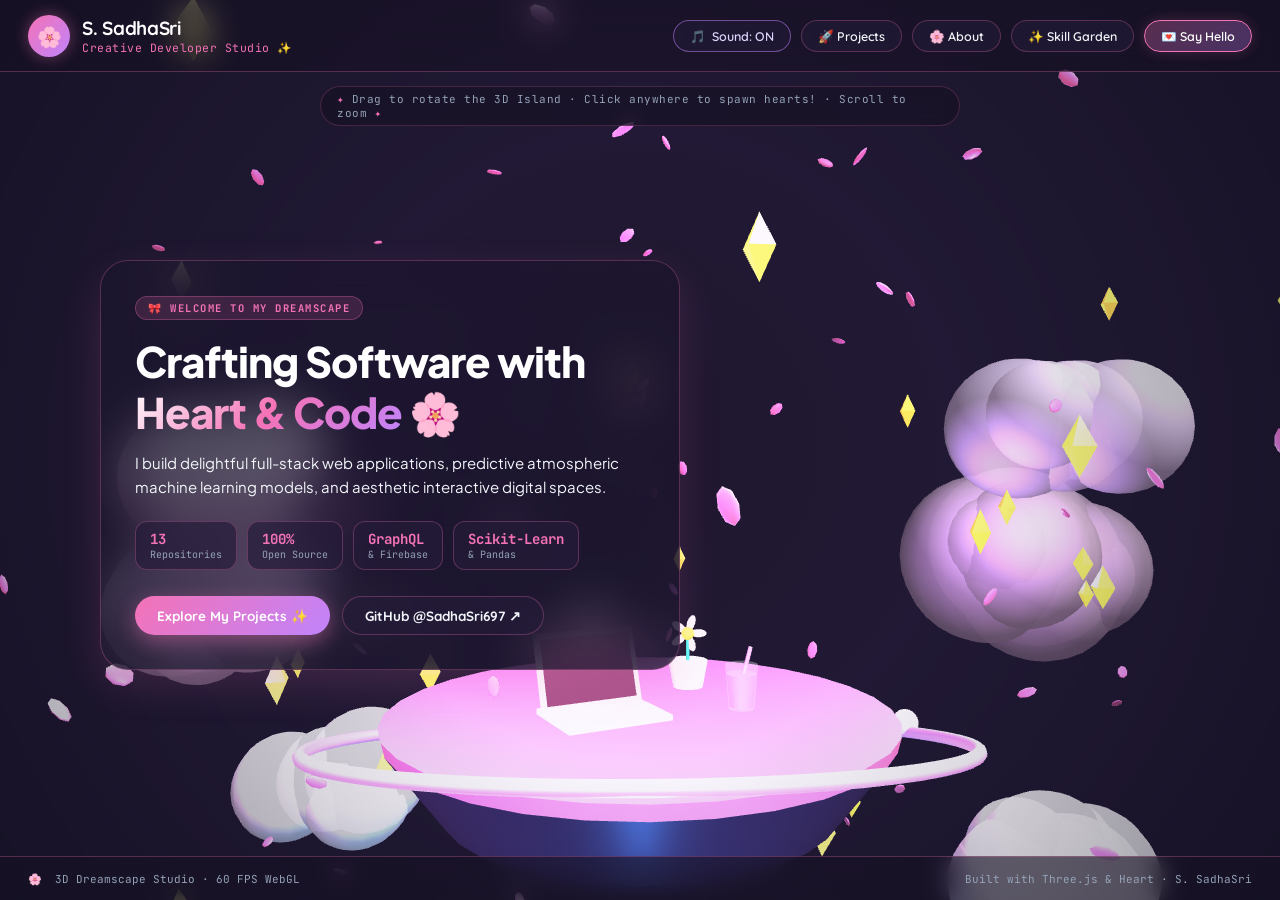
==== sadhasri-portfolio/index.html @ 09b1c6a4 "deploy: add SadhaSri cute 3D portfolio to gh-pages" ====
<!DOCTYPE html>
<html lang="en">
<head>
  <meta charset="UTF-8">
  <meta name="viewport" content="width=device-width, initial-scale=1.0">
  <title>SadhaSri 🌸 Creative Pastel 3D Developer Studio</title>
  <meta name="description" content="A dreamy, cute, interactive 3D developer portfolio for S. SadhaSri — Full-Stack Web Craft, Machine Learning, and Creative Software Engineering.">
  <link rel="preconnect" href="https://fonts.googleapis.com">
  <link rel="preconnect" href="https://fonts.gstatic.com" crossorigin>
  <link href="https://fonts.googleapis.com/css2?family=Plus+Jakarta+Sans:wght@400;600;700;800&family=Quicksand:wght@500;600;700&family=JetBrains+Mono:wght@400;600&display=swap" rel="stylesheet">
  <link rel="stylesheet" href="style.css">
  <script src="three.min.js"></script>
</head>
<body>
  <!-- 3D Three.js WebGL Canvas -->
  <canvas id="webgl-canvas"></canvas>

  <!-- Dreamy Soft Vignette & Sparkle Overlay -->
  <div class="dreamy-overlay"></div>

  <!-- HUD Top Header -->
  <header class="hud-nav">
    <div class="hud-brand">
      <div class="avatar-ring">
        <span class="avatar-emoji">🌸</span>
      </div>
      <div>
        <h1 class="brand-title">S. SadhaSri</h1>
        <p class="brand-subtitle">Creative Developer Studio ✨</p>
      </div>
    </div>

    <div class="hud-actions">
      <button id="btn-sound" class="hud-pill hud-pill-sound" onclick="toggleAudio()" title="Toggle cute sound effects">
        <span id="sound-icon">🎵</span> <span id="sound-label">Sound: ON</span>
      </button>
      <button class="hud-pill" onclick="switchSection('projects')">🚀 Projects</button>
      <button class="hud-pill" onclick="switchSection('about')">🌸 About</button>
      <button class="hud-pill" onclick="switchSection('skills')">✨ Skill Garden</button>
      <a href="mailto:jnanasadhasri.s@gmail.com" class="hud-pill hud-pill-primary">💌 Say Hello</a>
    </div>
  </header>

  <!-- Interactive 3D Canvas Controls & Hint -->
  <div class="interaction-hint">
    <span class="sparkle-glyph">✦</span> Drag to rotate the 3D Island · Click anywhere to spawn hearts! · Scroll to zoom <span class="sparkle-glyph">✦</span>
  </div>

  <!-- FLOATING HUD CONTENT OVERLAYS -->
  <main class="hud-main">
    
    <!-- SECTION 1: HERO / INTRO OVERLAY -->
    <section id="sec-hero" class="hud-section active">
      <div class="hero-bubble">
        <div class="hero-badge">
          <span>🎀 WELCOME TO MY DREAMSCAPE</span>
        </div>
        <h2 class="hero-heading">
          Crafting Software with <span class="gradient-text">Heart &amp; Code</span> 🌸
        </h2>
        <p class="hero-text">
          I build delightful full-stack web applications, predictive atmospheric machine learning models, and aesthetic interactive digital spaces.
        </p>

        <!-- Quick Metrics Chips -->
        <div class="hero-stats-row">
          <div class="hero-stat-chip">
            <span class="stat-number">13</span>
            <span class="stat-label">Repositories</span>
          </div>
          <div class="hero-stat-chip">
            <span class="stat-number">100%</span>
            <span class="stat-label">Open Source</span>
          </div>
          <div class="hero-stat-chip">
            <span class="stat-number">GraphQL</span>
            <span class="stat-label">&amp; Firebase</span>
          </div>
          <div class="hero-stat-chip">
            <span class="stat-number">Scikit-Learn</span>
            <span class="stat-label">&amp; Pandas</span>
          </div>
        </div>

        <div class="hero-buttons-row">
          <button class="cute-btn cute-btn-primary" onclick="switchSection('projects')">
            <span>Explore My Projects ✨</span>
          </button>
          <a href="https://github.com/SadhaSri697" target="_blank" rel="noopener" class="cute-btn cute-btn-secondary">
            <span>GitHub @SadhaSri697 ↗</span>
          </a>
        </div>
      </div>
    </section>

    <!-- SECTION 2: PROJECTS CAROUSEL & CARDS -->
    <section id="sec-projects" class="hud-section">
      <div class="panel-card">
        <div class="panel-header">
          <div>
            <span class="panel-tag">✦ FEATURED WORK</span>
            <h3 class="panel-title">Selected Engineering Projects 🚀</h3>
          </div>
          <button class="panel-close" onclick="switchSection('hero')">✕</button>
        </div>

        <div class="project-grid">
          <!-- Card 1: My Anime Shelf -->
          <article class="proj-card" onclick="openModal('animeshelf')">
            <div class="proj-badge-row">
              <span class="proj-tag tag-pink">01 // WEB CRAFT</span>
              <span class="status-live">● Live Demo ↗</span>
            </div>
            <h4 class="proj-name">My Anime Shelf ✨</h4>
            <p class="proj-desc">
              Interactive anime tracking &amp; exploration platform with responsive design tokens, dynamic user profiles, and AniList GraphQL.
            </p>
            <div class="proj-stack">
              <span>Vanilla JS</span>
              <span>GraphQL</span>
              <span>Firebase v11</span>
              <span>HTML5/CSS3</span>
            </div>
          </article>

          <!-- Card 2: Air Quality Predictor -->
          <article class="proj-card" onclick="openModal('airquality')">
            <div class="proj-badge-row">
              <span class="proj-tag tag-purple">02 // MACHINE LEARNING</span>
              <span class="status-metric">UCI PRSA Dataset</span>
            </div>
            <h4 class="proj-name">Air Quality Predictor 🌫️</h4>
            <p class="proj-desc">
              Multi-horizon atmospheric particulate matter (PM2.5) forecasting across 12 Beijing monitoring stations using machine learning regression.
            </p>
            <div class="proj-stack">
              <span>Python 3.8+</span>
              <span>Scikit-Learn</span>
              <span>Pandas</span>
              <span>NumPy</span>
            </div>
          </article>

          <!-- Card 3: Student Depression Analysis -->
          <article class="proj-card" onclick="openModal('studenteda')">
            <div class="proj-badge-row">
              <span class="proj-tag tag-sky">03 // DATA SCIENCE</span>
              <span class="status-metric">EDA &amp; Clustering</span>
            </div>
            <h4 class="proj-name">Student Health Analytics 📊</h4>
            <p class="proj-desc">
              Interactive Python analytical application exploring student mental health, demographic indicators, and academic pressure factors.
            </p>
            <div class="proj-stack">
              <span>Python</span>
              <span>EDA</span>
              <span>Statistical Modeling</span>
              <span>CLI</span>
            </div>
          </article>

          <!-- Card 4: web2skill -->
          <article class="proj-card" onclick="openModal('web2skill')">
            <div class="proj-badge-row">
              <span class="proj-tag tag-mint">04 // AUTOMATION</span>
              <span class="status-metric">AI Agent Skills</span>
            </div>
            <h4 class="proj-name">web2skill (w2s) 🪄</h4>
            <p class="proj-desc">
              Automated skill generator turning websites into comprehensive structured references and complete DOM states for AI coding agents.
            </p>
            <div class="proj-stack">
              <span>Python</span>
              <span>Web Scraping</span>
              <span>AI Skills</span>
              <span>Markdown</span>
            </div>
          </article>
        </div>
      </div>
    </section>

    <!-- SECTION 3: ABOUT OVERLAY -->
    <section id="sec-about" class="hud-section">
      <div class="panel-card max-w-2xl">
        <div class="panel-header">
          <div>
            <span class="panel-tag">✦ STORY &amp; PHILOSOPHY</span>
            <h3 class="panel-title">About SadhaSri 🌸</h3>
          </div>
          <button class="panel-close" onclick="switchSection('hero')">✕</button>
        </div>
        
        <div class="about-content">
          <p>
            Hello! I am <strong>S. SadhaSri</strong>, a developer based in India passionate about crafting delightful, modern web experiences and intelligent predictive systems.
          </p>
          <div class="about-grid">
            <div class="about-box">
              <span class="about-box-icon">🎨</span>
              <h5>Aesthetic &amp; Empathy</h5>
              <p>I believe code should feel joyful, intuitive, and thoughtfully crafted. Clean UI tokens, smooth transitions, and user delight are central to everything I build.</p>
            </div>
            <div class="about-box">
              <span class="about-box-icon">📊</span>
              <h5>Data &amp; Intelligence</h5>
              <p>Comfortable working with real-world datasets, statistical analysis, and machine learning models in Python to turn raw observations into actionable predictions.</p>
            </div>
          </div>
          <p class="about-quote">
            “Curiosity is the fuel. Empathy is the design. Code is how ideas come alive.”
          </p>
        </div>
      </div>
    </section>

    <!-- SECTION 4: SKILL GARDEN -->
    <section id="sec-skills" class="hud-section">
      <div class="panel-card max-w-2xl">
        <div class="panel-header">
          <div>
            <span class="panel-tag">✦ TECHNICAL ARSENAL</span>
            <h3 class="panel-title">My Pastel Skill Garden ✨</h3>
          </div>
          <button class="panel-close" onclick="switchSection('hero')">✕</button>
        </div>

        <div class="skill-garden-grid">
          <div class="skill-group">
            <h5 class="skill-group-title">🌸 Languages</h5>
            <div class="skill-badges">
              <span class="skill-pill">Python</span>
              <span class="skill-pill">JavaScript (ES6+)</span>
              <span class="skill-pill">TypeScript</span>
              <span class="skill-pill">Java</span>
              <span class="skill-pill">C++</span>
              <span class="skill-pill">HTML5 &amp; CSS3</span>
            </div>
          </div>
          <div class="skill-group">
            <h5 class="skill-group-title">🎨 Frontend &amp; APIs</h5>
            <div class="skill-badges">
              <span class="skill-pill">React</span>
              <span class="skill-pill">AniList GraphQL</span>
              <span class="skill-pill">Firebase v11</span>
              <span class="skill-pill">Design Tokens</span>
              <span class="skill-pill">FastAPI</span>
              <span class="skill-pill">SQLite</span>
            </div>
          </div>
          <div class="skill-group">
            <h5 class="skill-group-title">📊 ML &amp; Data Science</h5>
            <div class="skill-badges">
              <span class="skill-pill">Scikit-Learn</span>
              <span class="skill-pill">Pandas</span>
              <span class="skill-pill">NumPy</span>
              <span class="skill-pill">EDA</span>
              <span class="skill-pill">Matplotlib</span>
              <span class="skill-pill">Jupyter</span>
            </div>
          </div>
          <div class="skill-group">
            <h5 class="skill-group-title">🛠️ Tooling &amp; Systems</h5>
            <div class="skill-badges">
              <span class="skill-pill">Git &amp; GitHub</span>
              <span class="skill-pill">Docker</span>
              <span class="skill-pill">VS Code</span>
              <span class="skill-pill">Postman</span>
              <span class="skill-pill">Debian Linux</span>
            </div>
          </div>
        </div>
      </div>
    </section>

  </main>

  <!-- Interactive Project Deep-Dive Modal -->
  <div id="project-modal" class="modal-backdrop" onclick="closeModal(event)">
    <div class="modal-window" onclick="event.stopPropagation()">
      <button class="modal-close-btn" onclick="closeModal(event)">✕</button>
      <div id="modal-body">
        <!-- Dynamically populated via JavaScript -->
      </div>
    </div>
  </div>

  <!-- Bottom Floating HUD Bar -->
  <footer class="hud-footer">
    <div class="footer-left">
      <span class="pulse-sparkle">🌸</span>
      <span>3D Dreamscape Studio · 60 FPS WebGL</span>
    </div>
    <div class="footer-right">
      <span>Built with Three.js &amp; Heart · S. SadhaSri</span>
    </div>
  </footer>

  <script src="app.js"></script>
</body>
</html>
---- sadhasri-portfolio/style.css ----
:root {
  --pastel-pink: #F472B6;
  --pastel-pink-soft: #FCE7F3;
  --pastel-lavender: #C084FC;
  --pastel-lavender-soft: #EDE9FE;
  --pastel-sky: #38BDF8;
  --pastel-sky-soft: #E0F2FE;
  --pastel-mint: #34D399;
  --pastel-yellow: #FDE047;
  
  --bg-deep: #161224;
  --glass-bg: rgba(28, 21, 46, 0.72);
  --glass-border: rgba(244, 114, 182, 0.28);
  --glass-border-hover: rgba(244, 114, 182, 0.6);
  --glass-shadow: 0 16px 40px rgba(244, 114, 182, 0.15);
  
  --text-main: #FFFFFF;
  --text-soft: #F1F5F9;
  --text-muted: #CBD5E1;
  --text-dim: #94A3B8;
  
  --font-main: 'Plus Jakarta Sans', -apple-system, sans-serif;
  --font-cute: 'Quicksand', sans-serif;
  --font-mono: 'JetBrains Mono', monospace;
}

* {
  margin: 0;
  padding: 0;
  box-sizing: border-box;
}

body {
  background-color: var(--bg-deep);
  color: var(--text-main);
  font-family: var(--font-main);
  overflow: hidden;
  width: 100vw;
  height: 100vh;
  position: relative;
  user-select: none;
}

/* 3D WebGL Canvas */
#webgl-canvas {
  position: fixed;
  top: 0;
  left: 0;
  width: 100vw;
  height: 100vh;
  z-index: 1;
  cursor: grab;
}

#webgl-canvas:active {
  cursor: grabbing;
}

/* Dreamy Atmospheric Radial Gradient Overlay */
.dreamy-overlay {
  position: fixed;
  inset: 0;
  pointer-events: none;
  z-index: 2;
  background: radial-gradient(
    circle at 50% 50%,
    rgba(244, 114, 182, 0.04) 0%,
    rgba(192, 132, 252, 0.06) 40%,
    rgba(22, 18, 36, 0.45) 100%
  );
}

/* HUD Top Navigation */
.hud-nav {
  position: fixed;
  top: 0;
  left: 0;
  right: 0;
  height: 72px;
  display: flex;
  justify-content: space-between;
  align-items: center;
  padding: 0 28px;
  z-index: 20;
  background: rgba(22, 18, 36, 0.55);
  backdrop-filter: blur(16px);
  border-bottom: 1px solid var(--glass-border);
}

.hud-brand {
  display: flex;
  align-items: center;
  gap: 12px;
}

.avatar-ring {
  width: 42px;
  height: 42px;
  border-radius: 50%;
  background: linear-gradient(135deg, #F472B6, #C084FC);
  display: flex;
  align-items: center;
  justify-content: center;
  box-shadow: 0 0 16px rgba(244, 114, 182, 0.4);
}

.avatar-emoji {
  font-size: 20px;
}

.brand-title {
  font-family: var(--font-cute);
  font-size: 19px;
  font-weight: 700;
  color: #FFFFFF;
  letter-spacing: -0.3px;
}

.brand-subtitle {
  font-size: 11.5px;
  color: var(--pastel-pink);
  font-family: var(--font-mono);
  letter-spacing: 0.5px;
}

.hud-actions {
  display: flex;
  align-items: center;
  gap: 10px;
}

.hud-pill {
  font-family: var(--font-cute);
  font-size: 12.5px;
  font-weight: 600;
  color: var(--text-soft);
  background: rgba(36, 28, 58, 0.65);
  border: 1px solid var(--glass-border);
  padding: 7px 16px;
  border-radius: 999px;
  cursor: pointer;
  text-decoration: none;
  transition: all 0.25s cubic-bezier(0.16, 1, 0.3, 1);
  display: inline-flex;
  align-items: center;
  gap: 6px;
  backdrop-filter: blur(8px);
}

.hud-pill:hover {
  background: rgba(244, 114, 182, 0.2);
  border-color: var(--pastel-pink);
  color: #FFFFFF;
  transform: translateY(-2px);
  box-shadow: 0 6px 18px rgba(244, 114, 182, 0.25);
}

.hud-pill-sound {
  border-color: rgba(192, 132, 252, 0.5);
  color: #DDD6FE;
}

.hud-pill-primary {
  background: linear-gradient(135deg, rgba(244, 114, 182, 0.3), rgba(192, 132, 252, 0.3));
  border-color: var(--pastel-pink);
  color: #FFFFFF;
  box-shadow: 0 0 14px rgba(244, 114, 182, 0.2);
}

/* Canvas Hint */
.interaction-hint {
  position: fixed;
  top: 86px;
  left: 50%;
  transform: translateX(-50%);
  z-index: 10;
  font-family: var(--font-mono);
  font-size: 11px;
  color: var(--text-dim);
  background: rgba(22, 18, 36, 0.65);
  border: 1px solid rgba(244, 114, 182, 0.2);
  padding: 5px 16px;
  border-radius: 999px;
  pointer-events: none;
  letter-spacing: 0.5px;
  backdrop-filter: blur(8px);
}

.sparkle-glyph {
  color: var(--pastel-pink);
}

/* Floating HUD Main Content */
.hud-main {
  position: fixed;
  inset: 0;
  pointer-events: none;
  z-index: 15;
  display: flex;
  align-items: center;
  justify-content: center;
  padding: 90px 24px 60px 24px;
}

.hud-section {
  display: none;
  width: 100%;
  max-width: 1080px;
  pointer-events: auto;
  animation: fadeInPop 0.4s cubic-bezier(0.16, 1, 0.3, 1) forwards;
}

.hud-section.active {
  display: block;
}

@keyframes fadeInPop {
  0% { opacity: 0; transform: scale(0.96) translateY(12px); }
  100% { opacity: 1; transform: scale(1) translateY(0); }
}

/* Hero Speech Bubble */
.hero-bubble {
  max-width: 580px;
  background: var(--glass-bg);
  border: 1.2px solid var(--glass-border);
  border-radius: 28px;
  padding: 34px;
  backdrop-filter: blur(24px);
  box-shadow: var(--glass-shadow);
  margin-right: auto;
}

@media (max-width: 768px) {
  .hero-bubble {
    margin: 0 auto;
    padding: 24px;
  }
}

.hero-badge {
  display: inline-block;
  font-family: var(--font-mono);
  font-size: 10.5px;
  font-weight: 700;
  letter-spacing: 1.5px;
  color: var(--pastel-pink);
  background: rgba(244, 114, 182, 0.15);
  border: 1px solid rgba(244, 114, 182, 0.3);
  padding: 4px 12px;
  border-radius: 999px;
  margin-bottom: 16px;
}

.hero-heading {
  font-size: clamp(28px, 4vw, 42px);
  font-weight: 800;
  line-height: 1.2;
  letter-spacing: -1px;
  margin-bottom: 14px;
  color: #FFFFFF;
}

.gradient-text {
  background: linear-gradient(135deg, #FFFFFF 0%, #F472B6 50%, #C084FC 100%);
  -webkit-background-clip: text;
  -webkit-text-fill-color: transparent;
}

.hero-text {
  font-size: 15px;
  color: var(--text-soft);
  line-height: 1.6;
  margin-bottom: 22px;
}

.hero-stats-row {
  display: flex;
  gap: 10px;
  flex-wrap: wrap;
  margin-bottom: 26px;
}

.hero-stat-chip {
  background: rgba(36, 28, 58, 0.7);
  border: 1px solid var(--glass-border);
  border-radius: 12px;
  padding: 8px 14px;
  display: flex;
  flex-direction: column;
}

.stat-number {
  font-family: var(--font-mono);
  font-size: 14px;
  font-weight: 700;
  color: var(--pastel-pink);
}

.stat-label {
  font-size: 10px;
  color: var(--text-dim);
  font-family: var(--font-mono);
}

.hero-buttons-row {
  display: flex;
  gap: 12px;
  flex-wrap: wrap;
}

.cute-btn {
  font-family: var(--font-cute);
  font-size: 13.5px;
  font-weight: 700;
  padding: 10px 22px;
  border-radius: 999px;
  cursor: pointer;
  text-decoration: none;
  transition: all 0.25s ease;
  display: inline-flex;
  align-items: center;
  justify-content: center;
}

.cute-btn-primary {
  background: linear-gradient(135deg, #F472B6, #C084FC);
  color: #FFFFFF;
  border: none;
  box-shadow: 0 6px 20px rgba(244, 114, 182, 0.4);
}

.cute-btn-primary:hover {
  transform: translateY(-2px) scale(1.02);
  box-shadow: 0 10px 26px rgba(244, 114, 182, 0.55);
}

.cute-btn-secondary {
  background: rgba(36, 28, 58, 0.7);
  color: var(--text-soft);
  border: 1px solid var(--glass-border);
}

.cute-btn-secondary:hover {
  border-color: var(--pastel-pink);
  color: #FFFFFF;
  transform: translateY(-2px);
}

/* Panel Card Container for Projects, About, Skills */
.panel-card {
  background: var(--glass-bg);
  border: 1.2px solid var(--glass-border);
  border-radius: 28px;
  padding: 30px;
  backdrop-filter: blur(24px);
  box-shadow: var(--glass-shadow);
  max-height: 80vh;
  overflow-y: auto;
  margin: 0 auto;
}

.panel-header {
  display: flex;
  justify-content: space-between;
  align-items: flex-start;
  margin-bottom: 22px;
  padding-bottom: 16px;
  border-bottom: 1px solid rgba(244, 114, 182, 0.2);
}

.panel-tag {
  font-family: var(--font-mono);
  font-size: 10px;
  font-weight: 700;
  color: var(--pastel-pink);
  letter-spacing: 1.5px;
}

.panel-title {
  font-size: 22px;
  font-weight: 700;
  color: #FFFFFF;
  margin-top: 4px;
}

.panel-close {
  background: rgba(36, 28, 58, 0.8);
  border: 1px solid var(--glass-border);
  color: var(--text-muted);
  width: 32px;
  height: 32px;
  border-radius: 50%;
  cursor: pointer;
  display: flex;
  align-items: center;
  justify-content: center;
  font-size: 14px;
  transition: all 0.2s;
}

.panel-close:hover {
  color: #FFFFFF;
  border-color: var(--pastel-pink);
}

/* Projects Grid inside Panel */
.project-grid {
  display: grid;
  grid-template-columns: repeat(auto-fill, minmax(280px, 1fr));
  gap: 16px;
}

.proj-card {
  background: rgba(36, 28, 58, 0.7);
  border: 1px solid var(--glass-border);
  border-radius: 18px;
  padding: 18px;
  cursor: pointer;
  transition: all 0.25s cubic-bezier(0.16, 1, 0.3, 1);
  display: flex;
  flex-direction: column;
  justify-content: space-between;
}

.proj-card:hover {
  transform: translateY(-4px);
  border-color: var(--pastel-pink);
  box-shadow: 0 10px 24px rgba(244, 114, 182, 0.2);
}

.proj-badge-row {
  display: flex;
  justify-content: space-between;
  align-items: center;
  margin-bottom: 10px;
}

.proj-tag {
  font-family: var(--font-mono);
  font-size: 9px;
  font-weight: 700;
  padding: 3px 8px;
  border-radius: 6px;
}

.tag-pink { background: rgba(244, 114, 182, 0.2); color: #F472B6; }
.tag-purple { background: rgba(192, 132, 252, 0.2); color: #C084FC; }
.tag-sky { background: rgba(56, 189, 248, 0.2); color: #38BDF8; }
.tag-mint { background: rgba(52, 211, 153, 0.2); color: #34D399; }

.status-live {
  font-size: 11px;
  font-family: var(--font-mono);
  color: var(--pastel-mint);
  font-weight: 600;
}

.status-metric {
  font-size: 10px;
  font-family: var(--font-mono);
  color: var(--text-dim);
}

.proj-name {
  font-size: 16px;
  font-weight: 700;
  color: #FFFFFF;
  margin-bottom: 6px;
}

.proj-desc {
  font-size: 12.5px;
  color: var(--text-muted);
  line-height: 1.5;
  margin-bottom: 14px;
}

.proj-stack {
  display: flex;
  gap: 5px;
  flex-wrap: wrap;
  padding-top: 10px;
  border-top: 1px solid rgba(244, 114, 182, 0.15);
}

.proj-stack span {
  font-family: var(--font-mono);
  font-size: 9.5px;
  background: rgba(22, 18, 36, 0.8);
  border: 1px solid var(--glass-border);
  color: var(--pastel-pink-soft);
  padding: 2px 7px;
  border-radius: 4px;
}

/* About Section Layout */
.about-content {
  font-size: 14px;
  color: var(--text-soft);
  line-height: 1.7;
}

.about-grid {
  display: grid;
  grid-template-columns: 1fr 1fr;
  gap: 14px;
  margin: 18px 0;
}

@media (max-width: 600px) {
  .about-grid { grid-template-columns: 1fr; }
}

.about-box {
  background: rgba(36, 28, 58, 0.6);
  border: 1px solid var(--glass-border);
  border-radius: 14px;
  padding: 16px;
}

.about-box-icon {
  font-size: 20px;
  display: block;
  margin-bottom: 6px;
}

.about-box h5 {
  font-size: 14px;
  font-weight: 700;
  color: var(--pastel-pink);
  margin-bottom: 6px;
}

.about-box p {
  font-size: 12px;
  color: var(--text-muted);
  line-height: 1.5;
}

.about-quote {
  font-style: italic;
  font-family: var(--font-cute);
  font-size: 15px;
  color: #E9D5FF;
  text-align: center;
  padding: 12px;
  background: rgba(192, 132, 252, 0.1);
  border-radius: 12px;
  border: 1px dashed rgba(192, 132, 252, 0.4);
}

/* Skill Garden */
.skill-garden-grid {
  display: grid;
  grid-template-columns: 1fr 1fr;
  gap: 16px;
}

@media (max-width: 600px) {
  .skill-garden-grid { grid-template-columns: 1fr; }
}

.skill-group {
  background: rgba(36, 28, 58, 0.6);
  border: 1px solid var(--glass-border);
  border-radius: 16px;
  padding: 16px;
}

.skill-group-title {
  font-family: var(--font-cute);
  font-size: 14px;
  font-weight: 700;
  color: var(--pastel-pink);
  margin-bottom: 10px;
}

.skill-badges {
  display: flex;
  gap: 6px;
  flex-wrap: wrap;
}

.skill-pill {
  font-family: var(--font-mono);
  font-size: 10.5px;
  background: rgba(22, 18, 36, 0.8);
  border: 1px solid var(--glass-border);
  color: var(--text-soft);
  padding: 4px 9px;
  border-radius: 6px;
  transition: all 0.2s;
}

.skill-pill:hover {
  border-color: var(--pastel-pink);
  color: var(--pastel-pink);
}

/* Interactive Project Modal */
.modal-backdrop {
  position: fixed;
  inset: 0;
  background: rgba(18, 14, 30, 0.85);
  backdrop-filter: blur(16px);
  z-index: 100;
  display: none;
  align-items: center;
  justify-content: center;
  padding: 24px;
}

.modal-backdrop.open {
  display: flex;
}

.modal-window {
  position: relative;
  background: #1F1835;
  border: 1.5px solid var(--pastel-pink);
  border-radius: 24px;
  width: 100%;
  max-width: 640px;
  padding: 28px;
  box-shadow: 0 20px 50px rgba(244, 114, 182, 0.3);
  max-height: 85vh;
  overflow-y: auto;
}

.modal-close-btn {
  position: absolute;
  top: 18px;
  right: 18px;
  background: rgba(36, 28, 58, 0.8);
  border: 1px solid var(--glass-border);
  color: var(--text-muted);
  width: 32px;
  height: 32px;
  border-radius: 50%;
  cursor: pointer;
  display: flex;
  align-items: center;
  justify-content: center;
  font-size: 14px;
  transition: all 0.2s;
}

.modal-close-btn:hover {
  color: #FFFFFF;
  border-color: var(--pastel-pink);
}

/* Footer Floating Bar */
.hud-footer {
  position: fixed;
  bottom: 0;
  left: 0;
  right: 0;
  height: 44px;
  display: flex;
  justify-content: space-between;
  align-items: center;
  padding: 0 28px;
  z-index: 20;
  background: rgba(22, 18, 36, 0.6);
  backdrop-filter: blur(12px);
  border-top: 1px solid var(--glass-border);
  font-family: var(--font-mono);
  font-size: 11px;
  color: var(--text-dim);
}

.pulse-sparkle {
  color: var(--pastel-pink);
  margin-right: 6px;
}
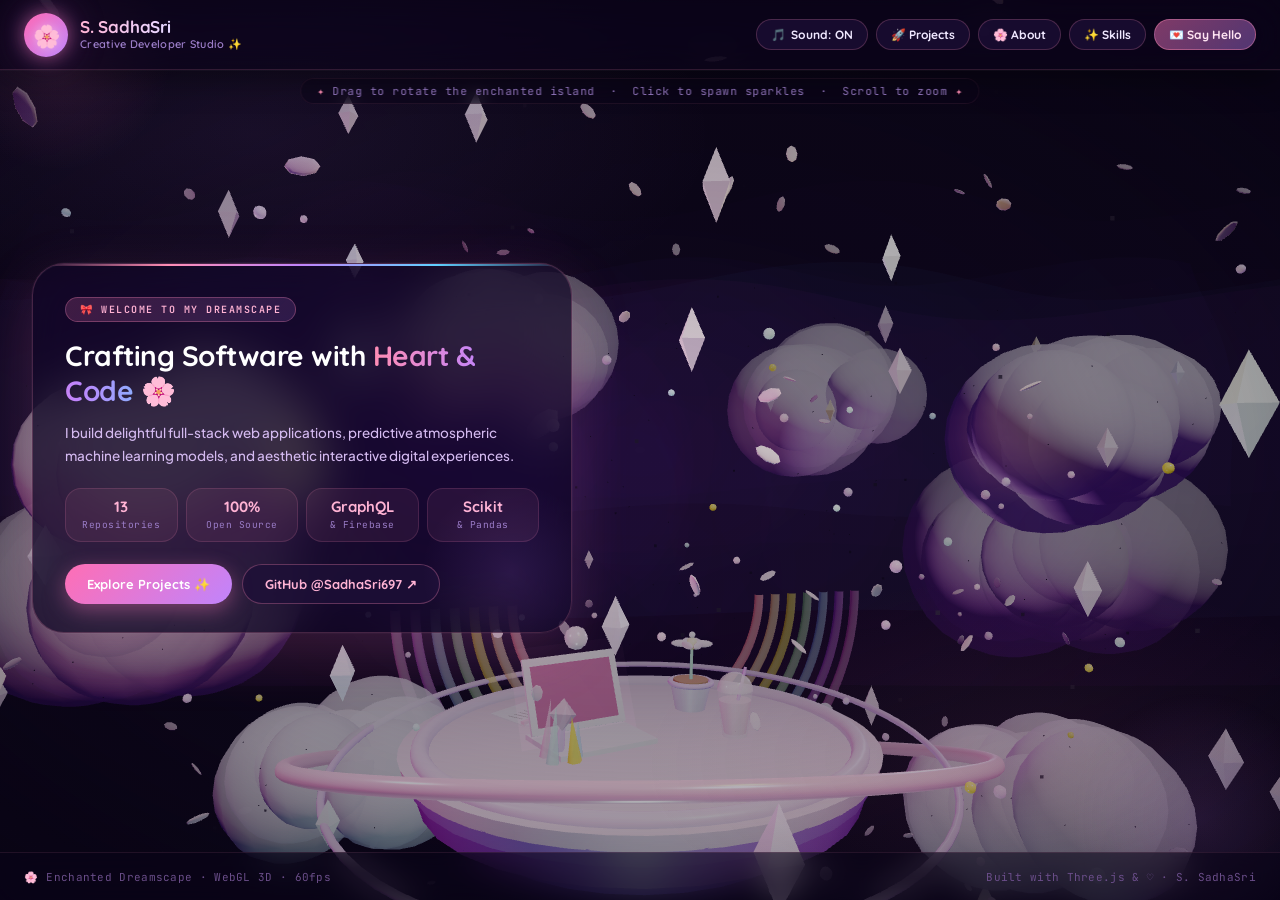
==== commit 3cd7a73e: "✨ SadhaSri Dreamscape v2.0 — Enchanted 3D portfolio overhaul - Galaxy starfield (2800+ procedural st" ====
--- a/sadhasri-portfolio/index.html
+++ b/sadhasri-portfolio/index.html
@@ -3,22 +3,26 @@
 <head>
   <meta charset="UTF-8">
   <meta name="viewport" content="width=device-width, initial-scale=1.0">
-  <title>SadhaSri 🌸 Creative Pastel 3D Developer Studio</title>
+  <title>SadhaSri 🌸 Enchanted Pastel Dreamscape · 3D Portfolio</title>
   <meta name="description" content="A dreamy, cute, interactive 3D developer portfolio for S. SadhaSri — Full-Stack Web Craft, Machine Learning, and Creative Software Engineering.">
+  <meta name="theme-color" content="#0D0719">
   <link rel="preconnect" href="https://fonts.googleapis.com">
   <link rel="preconnect" href="https://fonts.gstatic.com" crossorigin>
-  <link href="https://fonts.googleapis.com/css2?family=Plus+Jakarta+Sans:wght@400;600;700;800&family=Quicksand:wght@500;600;700&family=JetBrains+Mono:wght@400;600&display=swap" rel="stylesheet">
+  <link href="https://fonts.googleapis.com/css2?family=Plus+Jakarta+Sans:ital,wght@0,400;0,600;0,700;0,800;1,400&family=Quicksand:wght@500;600;700&family=JetBrains+Mono:wght@400;600&display=swap" rel="stylesheet">
   <link rel="stylesheet" href="style.css">
   <script src="three.min.js"></script>
 </head>
 <body>
-  <!-- 3D Three.js WebGL Canvas -->
+
+  <!-- 3D WebGL Canvas (z-index: 1) -->
   <canvas id="webgl-canvas"></canvas>
 
-  <!-- Dreamy Soft Vignette & Sparkle Overlay -->
+  <!-- Vignette + Atmospheric Overlay (z-index: 2) -->
   <div class="dreamy-overlay"></div>
 
-  <!-- HUD Top Header -->
+  <!-- ═══════════════════════════════════════
+       HUD NAVIGATION (z-index: 30)
+       ═══════════════════════════════════════ -->
   <header class="hud-nav">
     <div class="hud-brand">
       <div class="avatar-ring">
@@ -31,38 +35,45 @@
     </div>
 
     <div class="hud-actions">
-      <button id="btn-sound" class="hud-pill hud-pill-sound" onclick="toggleAudio()" title="Toggle cute sound effects">
-        <span id="sound-icon">🎵</span> <span id="sound-label">Sound: ON</span>
+      <button id="btn-sound" class="hud-pill hud-pill-sound" onclick="toggleAudio()" title="Toggle sparkle sounds">
+        <span id="sound-icon">🎵</span><span id="sound-label">Sound: ON</span>
       </button>
       <button class="hud-pill" onclick="switchSection('projects')">🚀 Projects</button>
       <button class="hud-pill" onclick="switchSection('about')">🌸 About</button>
-      <button class="hud-pill" onclick="switchSection('skills')">✨ Skill Garden</button>
+      <button class="hud-pill" onclick="switchSection('skills')">✨ Skills</button>
       <a href="mailto:jnanasadhasri.s@gmail.com" class="hud-pill hud-pill-primary">💌 Say Hello</a>
     </div>
   </header>
 
-  <!-- Interactive 3D Canvas Controls & Hint -->
+  <!-- Interaction hint strip -->
   <div class="interaction-hint">
-    <span class="sparkle-glyph">✦</span> Drag to rotate the 3D Island · Click anywhere to spawn hearts! · Scroll to zoom <span class="sparkle-glyph">✦</span>
+    <span class="sparkle-glyph">✦</span>
+    Drag to rotate the enchanted island &nbsp;·&nbsp; Click to spawn sparkles &nbsp;·&nbsp; Scroll to zoom
+    <span class="sparkle-glyph">✦</span>
   </div>
 
-  <!-- FLOATING HUD CONTENT OVERLAYS -->
+  <!-- ═══════════════════════════════════════
+       FLOATING HUD CONTENT (z-index: 10)
+       ═══════════════════════════════════════ -->
   <main class="hud-main">
-    
-    <!-- SECTION 1: HERO / INTRO OVERLAY -->
+
+    <!-- ── SECTION 1: HERO ── -->
     <section id="sec-hero" class="hud-section active">
       <div class="hero-bubble">
         <div class="hero-badge">
           <span>🎀 WELCOME TO MY DREAMSCAPE</span>
         </div>
+
         <h2 class="hero-heading">
           Crafting Software with <span class="gradient-text">Heart &amp; Code</span> 🌸
         </h2>
+
         <p class="hero-text">
-          I build delightful full-stack web applications, predictive atmospheric machine learning models, and aesthetic interactive digital spaces.
+          I build delightful full-stack web applications, predictive atmospheric machine learning
+          models, and aesthetic interactive digital experiences.
         </p>
 
-        <!-- Quick Metrics Chips -->
+        <!-- Metric Chips -->
         <div class="hero-stats-row">
           <div class="hero-stat-chip">
             <span class="stat-number">13</span>
@@ -77,14 +88,14 @@
             <span class="stat-label">&amp; Firebase</span>
           </div>
           <div class="hero-stat-chip">
-            <span class="stat-number">Scikit-Learn</span>
+            <span class="stat-number">Scikit</span>
             <span class="stat-label">&amp; Pandas</span>
           </div>
         </div>
 
         <div class="hero-buttons-row">
           <button class="cute-btn cute-btn-primary" onclick="switchSection('projects')">
-            <span>Explore My Projects ✨</span>
+            <span>Explore Projects ✨</span>
           </button>
           <a href="https://github.com/SadhaSri697" target="_blank" rel="noopener" class="cute-btn cute-btn-secondary">
             <span>GitHub @SadhaSri697 ↗</span>
@@ -93,86 +104,82 @@
       </div>
     </section>
 
-    <!-- SECTION 2: PROJECTS CAROUSEL & CARDS -->
+    <!-- ── SECTION 2: PROJECTS ── -->
     <section id="sec-projects" class="hud-section">
       <div class="panel-card">
         <div class="panel-header">
           <div>
             <span class="panel-tag">✦ FEATURED WORK</span>
-            <h3 class="panel-title">Selected Engineering Projects 🚀</h3>
+            <h3 class="panel-title">Selected Projects 🚀</h3>
           </div>
           <button class="panel-close" onclick="switchSection('hero')">✕</button>
         </div>
 
         <div class="project-grid">
-          <!-- Card 1: My Anime Shelf -->
+          <!-- Card 1 -->
           <article class="proj-card" onclick="openModal('animeshelf')">
             <div class="proj-badge-row">
-              <span class="proj-tag tag-pink">01 // WEB CRAFT</span>
-              <span class="status-live">● Live Demo ↗</span>
+              <span class="proj-tag tag-pink">01 // WEB</span>
+              <span class="status-live">● Live ↗</span>
             </div>
             <h4 class="proj-name">My Anime Shelf ✨</h4>
             <p class="proj-desc">
-              Interactive anime tracking &amp; exploration platform with responsive design tokens, dynamic user profiles, and AniList GraphQL.
+              Anime tracking &amp; discovery platform with AniList GraphQL, Firebase auth, and responsive design tokens.
             </p>
             <div class="proj-stack">
               <span>Vanilla JS</span>
               <span>GraphQL</span>
               <span>Firebase v11</span>
-              <span>HTML5/CSS3</span>
             </div>
           </article>
 
-          <!-- Card 2: Air Quality Predictor -->
+          <!-- Card 2 -->
           <article class="proj-card" onclick="openModal('airquality')">
             <div class="proj-badge-row">
-              <span class="proj-tag tag-purple">02 // MACHINE LEARNING</span>
-              <span class="status-metric">UCI PRSA Dataset</span>
+              <span class="proj-tag tag-purple">02 // ML</span>
+              <span class="status-metric">UCI PRSA</span>
             </div>
             <h4 class="proj-name">Air Quality Predictor 🌫️</h4>
             <p class="proj-desc">
-              Multi-horizon atmospheric particulate matter (PM2.5) forecasting across 12 Beijing monitoring stations using machine learning regression.
+              PM2.5 atmospheric forecasting across 12 Beijing stations with ML regression models.
             </p>
             <div class="proj-stack">
-              <span>Python 3.8+</span>
+              <span>Python</span>
               <span>Scikit-Learn</span>
               <span>Pandas</span>
-              <span>NumPy</span>
             </div>
           </article>
 
-          <!-- Card 3: Student Depression Analysis -->
+          <!-- Card 3 -->
           <article class="proj-card" onclick="openModal('studenteda')">
             <div class="proj-badge-row">
-              <span class="proj-tag tag-sky">03 // DATA SCIENCE</span>
-              <span class="status-metric">EDA &amp; Clustering</span>
+              <span class="proj-tag tag-sky">03 // DATA</span>
+              <span class="status-metric">EDA &amp; Stats</span>
             </div>
             <h4 class="proj-name">Student Health Analytics 📊</h4>
             <p class="proj-desc">
-              Interactive Python analytical application exploring student mental health, demographic indicators, and academic pressure factors.
+              Python CLI app for student mental health data exploration and statistical pattern mining.
             </p>
             <div class="proj-stack">
               <span>Python</span>
               <span>EDA</span>
-              <span>Statistical Modeling</span>
               <span>CLI</span>
             </div>
           </article>
 
-          <!-- Card 4: web2skill -->
+          <!-- Card 4 -->
           <article class="proj-card" onclick="openModal('web2skill')">
             <div class="proj-badge-row">
-              <span class="proj-tag tag-mint">04 // AUTOMATION</span>
-              <span class="status-metric">AI Agent Skills</span>
+              <span class="proj-tag tag-mint">04 // AI</span>
+              <span class="status-metric">Agent Skills</span>
             </div>
             <h4 class="proj-name">web2skill (w2s) 🪄</h4>
             <p class="proj-desc">
-              Automated skill generator turning websites into comprehensive structured references and complete DOM states for AI coding agents.
+              Automated generator turning websites into structured AI agent skill specs.
             </p>
             <div class="proj-stack">
               <span>Python</span>
               <span>Web Scraping</span>
-              <span>AI Skills</span>
               <span>Markdown</span>
             </div>
           </article>
@@ -180,7 +187,7 @@
       </div>
     </section>
 
-    <!-- SECTION 3: ABOUT OVERLAY -->
+    <!-- ── SECTION 3: ABOUT ── -->
     <section id="sec-about" class="hud-section">
       <div class="panel-card max-w-2xl">
         <div class="panel-header">
@@ -190,47 +197,57 @@
           </div>
           <button class="panel-close" onclick="switchSection('hero')">✕</button>
         </div>
-        
         <div class="about-content">
           <p>
-            Hello! I am <strong>S. SadhaSri</strong>, a developer based in India passionate about crafting delightful, modern web experiences and intelligent predictive systems.
+            Hello! I'm <strong>S. SadhaSri</strong>, a developer from India passionate about building
+            delightful, modern web experiences and intelligent predictive systems. I believe that
+            great software should feel <em>joyful</em> to use.
           </p>
           <div class="about-grid">
             <div class="about-box">
               <span class="about-box-icon">🎨</span>
               <h5>Aesthetic &amp; Empathy</h5>
-              <p>I believe code should feel joyful, intuitive, and thoughtfully crafted. Clean UI tokens, smooth transitions, and user delight are central to everything I build.</p>
+              <p>I craft UIs with intention — clean design tokens, smooth transitions, and genuine delight at every interaction.</p>
             </div>
             <div class="about-box">
               <span class="about-box-icon">📊</span>
               <h5>Data &amp; Intelligence</h5>
-              <p>Comfortable working with real-world datasets, statistical analysis, and machine learning models in Python to turn raw observations into actionable predictions.</p>
+              <p>Comfortable with real-world datasets, statistical analysis, and machine learning models that turn observations into insight.</p>
+            </div>
+            <div class="about-box">
+              <span class="about-box-icon">🌸</span>
+              <h5>Creative Spirit</h5>
+              <p>From anime-themed apps to atmospheric ML models, every project reflects curiosity and a personal creative vision.</p>
+            </div>
+            <div class="about-box">
+              <span class="about-box-icon">🤝</span>
+              <h5>Open Collaboration</h5>
+              <p>All work is open source. I believe great software grows through sharing and community learning.</p>
             </div>
           </div>
           <p class="about-quote">
-            “Curiosity is the fuel. Empathy is the design. Code is how ideas come alive.”
+            "Curiosity is the fuel. Empathy is the design. Code is how ideas come alive."
           </p>
         </div>
       </div>
     </section>
 
-    <!-- SECTION 4: SKILL GARDEN -->
+    <!-- ── SECTION 4: SKILL GARDEN ── -->
     <section id="sec-skills" class="hud-section">
       <div class="panel-card max-w-2xl">
         <div class="panel-header">
           <div>
             <span class="panel-tag">✦ TECHNICAL ARSENAL</span>
-            <h3 class="panel-title">My Pastel Skill Garden ✨</h3>
+            <h3 class="panel-title">Pastel Skill Garden ✨</h3>
           </div>
           <button class="panel-close" onclick="switchSection('hero')">✕</button>
         </div>
-
         <div class="skill-garden-grid">
           <div class="skill-group">
             <h5 class="skill-group-title">🌸 Languages</h5>
             <div class="skill-badges">
               <span class="skill-pill">Python</span>
-              <span class="skill-pill">JavaScript (ES6+)</span>
+              <span class="skill-pill">JavaScript ES6+</span>
               <span class="skill-pill">TypeScript</span>
               <span class="skill-pill">Java</span>
               <span class="skill-pill">C++</span>
@@ -243,7 +260,7 @@
               <span class="skill-pill">React</span>
               <span class="skill-pill">AniList GraphQL</span>
               <span class="skill-pill">Firebase v11</span>
-              <span class="skill-pill">Design Tokens</span>
+              <span class="skill-pill">CSS Design Tokens</span>
               <span class="skill-pill">FastAPI</span>
               <span class="skill-pill">SQLite</span>
             </div>
@@ -254,8 +271,8 @@
               <span class="skill-pill">Scikit-Learn</span>
               <span class="skill-pill">Pandas</span>
               <span class="skill-pill">NumPy</span>
+              <span class="skill-pill">Matplotlib</span>
               <span class="skill-pill">EDA</span>
-              <span class="skill-pill">Matplotlib</span>
               <span class="skill-pill">Jupyter</span>
             </div>
           </div>
@@ -266,7 +283,7 @@
               <span class="skill-pill">Docker</span>
               <span class="skill-pill">VS Code</span>
               <span class="skill-pill">Postman</span>
-              <span class="skill-pill">Debian Linux</span>
+              <span class="skill-pill">Linux (Debian)</span>
             </div>
           </div>
         </div>
@@ -275,24 +292,26 @@
 
   </main>
 
-  <!-- Interactive Project Deep-Dive Modal -->
+  <!-- ═══════════════════════════════════════
+       PROJECT MODAL
+       ═══════════════════════════════════════ -->
   <div id="project-modal" class="modal-backdrop" onclick="closeModal(event)">
     <div class="modal-window" onclick="event.stopPropagation()">
       <button class="modal-close-btn" onclick="closeModal(event)">✕</button>
-      <div id="modal-body">
-        <!-- Dynamically populated via JavaScript -->
-      </div>
+      <div id="modal-body"></div>
     </div>
   </div>
 
-  <!-- Bottom Floating HUD Bar -->
+  <!-- ═══════════════════════════════════════
+       HUD FOOTER
+       ═══════════════════════════════════════ -->
   <footer class="hud-footer">
     <div class="footer-left">
       <span class="pulse-sparkle">🌸</span>
-      <span>3D Dreamscape Studio · 60 FPS WebGL</span>
+      <span>Enchanted Dreamscape · WebGL 3D · 60fps</span>
     </div>
     <div class="footer-right">
-      <span>Built with Three.js &amp; Heart · S. SadhaSri</span>
+      <span>Built with Three.js &amp; ♡ · S. SadhaSri</span>
     </div>
   </footer>
 
--- a/sadhasri-portfolio/style.css
+++ b/sadhasri-portfolio/style.css
@@ -1,677 +1,1044 @@
+/* ========================================================================
+   🌸✨ SADHASRI — ENCHANTED PASTEL DREAMSCAPE · style.css v2.0
+   ======================================================================== */
+
+/* ── GOOGLE FONTS (loads from network in browser) ── */
+@import url('https://fonts.googleapis.com/css2?family=Plus+Jakarta+Sans:ital,wght@0,400;0,600;0,700;0,800;1,400&family=Quicksand:wght@500;600;700&family=JetBrains+Mono:wght@400;600&display=swap');
+
+/* ── DESIGN TOKENS ── */
 :root {
-  --pastel-pink: #F472B6;
-  --pastel-pink-soft: #FCE7F3;
-  --pastel-lavender: #C084FC;
-  --pastel-lavender-soft: #EDE9FE;
-  --pastel-sky: #38BDF8;
-  --pastel-sky-soft: #E0F2FE;
-  --pastel-mint: #34D399;
-  --pastel-yellow: #FDE047;
-  
-  --bg-deep: #161224;
-  --glass-bg: rgba(28, 21, 46, 0.72);
-  --glass-border: rgba(244, 114, 182, 0.28);
-  --glass-border-hover: rgba(244, 114, 182, 0.6);
-  --glass-shadow: 0 16px 40px rgba(244, 114, 182, 0.15);
-  
-  --text-main: #FFFFFF;
-  --text-soft: #F1F5F9;
-  --text-muted: #CBD5E1;
-  --text-dim: #94A3B8;
-  
-  --font-main: 'Plus Jakarta Sans', -apple-system, sans-serif;
-  --font-cute: 'Quicksand', sans-serif;
-  --font-mono: 'JetBrains Mono', monospace;
-}
-
-* {
-  margin: 0;
-  padding: 0;
-  box-sizing: border-box;
-}
+  /* Palette */
+  --pink-100: #FFF0F7;
+  --pink-200: #FFD6EC;
+  --pink-300: #FFB3D4;
+  --pink-400: #FF8DB4;
+  --pink-500: #F472B6;
+  --pink-600: #DB2777;
+
+  --lav-100: #F5F0FF;
+  --lav-200: #E9D5FF;
+  --lav-300: #D8B4FE;
+  --lav-400: #C084FC;
+  --lav-500: #A855F7;
+  --lav-600: #7C3AED;
+
+  --sky-200: #BAE6FD;
+  --sky-400: #38BDF8;
+  --mint-400: #34D399;
+  --gold-300: #FDE047;
+  --gold-400: #FBBF24;
+
+  /* Background — deep cosmic */
+  --bg-void: #060412;
+  --bg-deep: #0D0719;
+  --bg-dark: #130A24;
+  --bg-mid:  #1E1038;
+
+  /* Glass system */
+  --glass-bg:          rgba(18, 8, 38, 0.72);
+  --glass-bg-light:    rgba(28, 14, 55, 0.65);
+  --glass-border:      rgba(255, 141, 180, 0.22);
+  --glass-border-hover:rgba(255, 141, 180, 0.55);
+  --glass-shadow:      0 20px 60px rgba(244, 114, 182, 0.18), 0 0 0 1px rgba(255,255,255,0.03);
+  --glass-shadow-hover:0 28px 80px rgba(244, 114, 182, 0.30), 0 0 0 1px rgba(255,255,255,0.06);
+
+  /* Typography */
+  --font-main: 'Plus Jakarta Sans', -apple-system, BlinkMacSystemFont, 'Segoe UI', sans-serif;
+  --font-cute: 'Quicksand', 'Nunito', sans-serif;
+  --font-mono: 'JetBrains Mono', 'Fira Code', monospace;
+
+  /* Text */
+  --text-bright: #FFFFFF;
+  --text-soft:   #F0E8FF;
+  --text-mid:    #D4BAF0;
+  --text-muted:  #9B7DC8;
+  --text-dim:    #6B4E8A;
+
+  /* Radius */
+  --r-sm:  10px;
+  --r-md:  16px;
+  --r-lg:  22px;
+  --r-xl:  32px;
+  --r-pill:999px;
+
+  /* Transitions */
+  --ease-spring: cubic-bezier(0.34, 1.56, 0.64, 1);
+  --ease-out:    cubic-bezier(0.16, 1, 0.3, 1);
+}
+
+/* ── RESET ── */
+*, *::before, *::after { margin: 0; padding: 0; box-sizing: border-box; }
+
+html { scroll-behavior: smooth; }
 
 body {
-  background-color: var(--bg-deep);
-  color: var(--text-main);
+  background: var(--bg-void);
+  color: var(--text-soft);
   font-family: var(--font-main);
   overflow: hidden;
   width: 100vw;
   height: 100vh;
   position: relative;
   user-select: none;
-}
-
-/* 3D WebGL Canvas */
+  -webkit-font-smoothing: antialiased;
+}
+
+/* ── WEBGL CANVAS ── */
 #webgl-canvas {
   position: fixed;
-  top: 0;
-  left: 0;
+  inset: 0;
   width: 100vw;
   height: 100vh;
   z-index: 1;
   cursor: grab;
 }
-
-#webgl-canvas:active {
-  cursor: grabbing;
-}
-
-/* Dreamy Atmospheric Radial Gradient Overlay */
+#webgl-canvas:active { cursor: grabbing; }
+
+/* ── MULTI-LAYER DREAMY OVERLAY ── */
 .dreamy-overlay {
   position: fixed;
   inset: 0;
   pointer-events: none;
   z-index: 2;
+}
+
+/* Vignette — darken edges, keep center luminous */
+.dreamy-overlay::before {
+  content: '';
+  position: absolute;
+  inset: 0;
   background: radial-gradient(
-    circle at 50% 50%,
-    rgba(244, 114, 182, 0.04) 0%,
-    rgba(192, 132, 252, 0.06) 40%,
-    rgba(22, 18, 36, 0.45) 100%
+    ellipse 80% 70% at 50% 50%,
+    transparent 0%,
+    rgba(6, 2, 18, 0.25) 60%,
+    rgba(6, 2, 18, 0.65) 100%
   );
 }
 
-/* HUD Top Navigation */
+/* Colour wash — soft pink-lavender atmospheric tint */
+.dreamy-overlay::after {
+  content: '';
+  position: absolute;
+  inset: 0;
+  background:
+    radial-gradient(ellipse 60% 40% at 20% 15%, rgba(192,132,252,0.08) 0%, transparent 60%),
+    radial-gradient(ellipse 50% 35% at 80% 85%, rgba(244,114,182,0.08) 0%, transparent 60%);
+}
+
+/* ════════════════════════════════════════════════
+   HUD NAVIGATION BAR
+   ════════════════════════════════════════════════ */
 .hud-nav {
   position: fixed;
   top: 0;
   left: 0;
   right: 0;
-  height: 72px;
-  display: flex;
+  height: 70px;
+  display: flex;
+  align-items: center;
   justify-content: space-between;
-  align-items: center;
-  padding: 0 28px;
-  z-index: 20;
-  background: rgba(22, 18, 36, 0.55);
-  backdrop-filter: blur(16px);
-  border-bottom: 1px solid var(--glass-border);
+  padding: 0 24px;
+  z-index: 30;
+  background: rgba(10, 4, 24, 0.60);
+  backdrop-filter: blur(20px) saturate(1.4);
+  -webkit-backdrop-filter: blur(20px) saturate(1.4);
+  border-bottom: 1px solid rgba(255, 141, 180, 0.15);
+  box-shadow: 0 1px 0 rgba(255,255,255,0.03), 0 8px 32px rgba(0,0,0,0.4);
 }
 
 .hud-brand {
   display: flex;
   align-items: center;
   gap: 12px;
-}
-
+  flex-shrink: 0;
+}
+
+/* Animated gradient avatar ring */
 .avatar-ring {
-  width: 42px;
-  height: 42px;
+  width: 44px;
+  height: 44px;
   border-radius: 50%;
-  background: linear-gradient(135deg, #F472B6, #C084FC);
+  background: linear-gradient(135deg, #FF69B4, #C084FC, #60D0FF, #FF69B4);
+  background-size: 300% 300%;
+  animation: avatarGradient 4s ease infinite;
   display: flex;
   align-items: center;
   justify-content: center;
-  box-shadow: 0 0 16px rgba(244, 114, 182, 0.4);
+  box-shadow: 0 0 18px rgba(244, 114, 182, 0.55), 0 0 40px rgba(192, 132, 252, 0.25);
+  flex-shrink: 0;
+}
+
+@keyframes avatarGradient {
+  0%   { background-position: 0% 50%; }
+  50%  { background-position: 100% 50%; }
+  100% { background-position: 0% 50%; }
 }
 
 .avatar-emoji {
-  font-size: 20px;
+  font-size: 22px;
+  line-height: 1;
+  filter: drop-shadow(0 0 6px rgba(255,255,255,0.4));
 }
 
 .brand-title {
+  font-size: 17px;
+  font-weight: 800;
   font-family: var(--font-cute);
-  font-size: 19px;
+  background: linear-gradient(90deg, #FFB3D4, #E9D5FF, #BAE6FD);
+  -webkit-background-clip: text;
+  -webkit-text-fill-color: transparent;
+  background-clip: text;
+  letter-spacing: -0.2px;
+  line-height: 1.1;
+}
+
+.brand-subtitle {
+  font-size: 11px;
+  color: var(--text-muted);
+  font-family: var(--font-cute);
+  font-weight: 600;
+  letter-spacing: 0.3px;
+  margin-top: 1px;
+}
+
+/* Nav action pills */
+.hud-actions {
+  display: flex;
+  align-items: center;
+  gap: 8px;
+  flex-wrap: nowrap;
+}
+
+.hud-pill {
+  display: inline-flex;
+  align-items: center;
+  gap: 5px;
+  padding: 7px 14px;
+  border-radius: var(--r-pill);
+  font-size: 12px;
   font-weight: 700;
-  color: #FFFFFF;
-  letter-spacing: -0.3px;
-}
-
-.brand-subtitle {
-  font-size: 11.5px;
-  color: var(--pastel-pink);
-  font-family: var(--font-mono);
-  letter-spacing: 0.5px;
-}
-
-.hud-actions {
-  display: flex;
-  align-items: center;
-  gap: 10px;
-}
-
-.hud-pill {
   font-family: var(--font-cute);
-  font-size: 12.5px;
-  font-weight: 600;
+  cursor: pointer;
+  border: 1px solid rgba(255, 141, 180, 0.22);
+  background: rgba(30, 16, 56, 0.70);
   color: var(--text-soft);
-  background: rgba(36, 28, 58, 0.65);
-  border: 1px solid var(--glass-border);
-  padding: 7px 16px;
-  border-radius: 999px;
-  cursor: pointer;
   text-decoration: none;
-  transition: all 0.25s cubic-bezier(0.16, 1, 0.3, 1);
-  display: inline-flex;
-  align-items: center;
-  gap: 6px;
-  backdrop-filter: blur(8px);
+  transition: all 0.22s var(--ease-spring);
+  white-space: nowrap;
 }
 
 .hud-pill:hover {
-  background: rgba(244, 114, 182, 0.2);
-  border-color: var(--pastel-pink);
-  color: #FFFFFF;
-  transform: translateY(-2px);
-  box-shadow: 0 6px 18px rgba(244, 114, 182, 0.25);
-}
-
-.hud-pill-sound {
-  border-color: rgba(192, 132, 252, 0.5);
-  color: #DDD6FE;
-}
+  background: rgba(244, 114, 182, 0.18);
+  border-color: rgba(255, 141, 180, 0.55);
+  color: #FFD6EC;
+  transform: translateY(-2px) scale(1.04);
+  box-shadow: 0 6px 20px rgba(244, 114, 182, 0.25);
+}
+
+.hud-pill:active { transform: translateY(0) scale(0.97); }
 
 .hud-pill-primary {
-  background: linear-gradient(135deg, rgba(244, 114, 182, 0.3), rgba(192, 132, 252, 0.3));
-  border-color: var(--pastel-pink);
-  color: #FFFFFF;
-  box-shadow: 0 0 14px rgba(244, 114, 182, 0.2);
-}
-
-/* Canvas Hint */
+  background: linear-gradient(135deg, rgba(244,114,182,0.5), rgba(192,132,252,0.4));
+  border-color: rgba(255, 141, 180, 0.4);
+  color: #FFE4F2;
+}
+
+.hud-pill-primary:hover {
+  background: linear-gradient(135deg, rgba(244,114,182,0.75), rgba(192,132,252,0.65));
+  box-shadow: 0 6px 24px rgba(244, 114, 182, 0.4);
+}
+
+.hud-pill-sound { letter-spacing: 0.2px; }
+
+/* ════════════════════════════════════════════════
+   INTERACTION HINT BAR
+   ════════════════════════════════════════════════ */
 .interaction-hint {
   position: fixed;
-  top: 86px;
+  top: 78px;
   left: 50%;
   transform: translateX(-50%);
-  z-index: 10;
+  z-index: 20;
+  font-size: 11px;
   font-family: var(--font-mono);
-  font-size: 11px;
-  color: var(--text-dim);
-  background: rgba(22, 18, 36, 0.65);
-  border: 1px solid rgba(244, 114, 182, 0.2);
+  color: var(--text-muted);
+  letter-spacing: 0.5px;
+  white-space: nowrap;
+  display: flex;
+  align-items: center;
+  gap: 8px;
   padding: 5px 16px;
-  border-radius: 999px;
-  pointer-events: none;
-  letter-spacing: 0.5px;
+  border-radius: var(--r-pill);
+  background: rgba(10, 4, 24, 0.5);
+  border: 1px solid rgba(255, 141, 180, 0.08);
   backdrop-filter: blur(8px);
+  animation: hintPulse 3s ease-in-out infinite;
+}
+
+@keyframes hintPulse {
+  0%, 100% { opacity: 0.65; }
+  50%       { opacity: 1.0; }
 }
 
 .sparkle-glyph {
-  color: var(--pastel-pink);
-}
-
-/* Floating HUD Main Content */
+  color: var(--pink-400);
+  animation: sparkleGlyph 2s ease-in-out infinite;
+}
+
+@keyframes sparkleGlyph {
+  0%, 100% { opacity: 1; transform: scale(1); }
+  50%       { opacity: 0.5; transform: scale(0.8); }
+}
+
+/* ════════════════════════════════════════════════
+   HUD CONTENT MAIN
+   ════════════════════════════════════════════════ */
 .hud-main {
   position: fixed;
   inset: 0;
+  z-index: 10;
   pointer-events: none;
-  z-index: 15;
-  display: flex;
-  align-items: center;
-  justify-content: center;
-  padding: 90px 24px 60px 24px;
-}
-
+  display: flex;
+  align-items: center;
+  justify-content: flex-start;
+  padding: 86px 32px 90px;
+}
+
+/* ── Sections ── */
 .hud-section {
-  display: none;
-  width: 100%;
-  max-width: 1080px;
-  pointer-events: auto;
-  animation: fadeInPop 0.4s cubic-bezier(0.16, 1, 0.3, 1) forwards;
+  position: absolute;
+  left: 32px;
+  top: 86px;
+  bottom: 90px;
+  width: auto;
+  max-width: min(540px, calc(100vw - 64px));
+  display: flex;
+  align-items: center;
+  opacity: 0;
+  pointer-events: none;
+  transition: opacity 0.42s var(--ease-out), transform 0.42s var(--ease-out);
+  transform: translateY(18px) scale(0.97);
 }
 
 .hud-section.active {
-  display: block;
-}
-
-@keyframes fadeInPop {
-  0% { opacity: 0; transform: scale(0.96) translateY(12px); }
-  100% { opacity: 1; transform: scale(1) translateY(0); }
-}
-
-/* Hero Speech Bubble */
+  opacity: 1;
+  pointer-events: all;
+  transform: translateY(0) scale(1);
+}
+
+/* ════════════════════════════════════════════════
+   HERO BUBBLE
+   ════════════════════════════════════════════════ */
 .hero-bubble {
-  max-width: 580px;
   background: var(--glass-bg);
-  border: 1.2px solid var(--glass-border);
-  border-radius: 28px;
-  padding: 34px;
-  backdrop-filter: blur(24px);
-  box-shadow: var(--glass-shadow);
-  margin-right: auto;
-}
-
-@media (max-width: 768px) {
-  .hero-bubble {
-    margin: 0 auto;
-    padding: 24px;
-  }
+  border: 1px solid var(--glass-border);
+  border-radius: var(--r-xl);
+  padding: 32px 32px 28px;
+  backdrop-filter: blur(24px) saturate(1.5);
+  -webkit-backdrop-filter: blur(24px) saturate(1.5);
+  box-shadow: var(--glass-shadow), inset 0 1px 0 rgba(255,255,255,0.06);
+  position: relative;
+  overflow: hidden;
+}
+
+/* Gradient shimmer strip on hero bubble */
+.hero-bubble::before {
+  content: '';
+  position: absolute;
+  top: 0; left: 0; right: 0;
+  height: 2px;
+  background: linear-gradient(90deg, transparent, #FF8DB4, #C084FC, #60D0FF, transparent);
+  animation: shimmerLine 3s ease-in-out infinite;
+}
+
+@keyframes shimmerLine {
+  0%   { background-position: -200% center; opacity: 0.5; }
+  50%  { opacity: 1; }
+  100% { background-position: 200% center; opacity: 0.5; }
+}
+
+/* Decorative background blob */
+.hero-bubble::after {
+  content: '';
+  position: absolute;
+  bottom: -30px; right: -30px;
+  width: 180px; height: 180px;
+  border-radius: 50%;
+  background: radial-gradient(circle, rgba(192,132,252,0.12) 0%, transparent 70%);
+  pointer-events: none;
 }
 
 .hero-badge {
-  display: inline-block;
+  display: inline-flex;
+  align-items: center;
+  gap: 6px;
+  padding: 5px 14px;
+  border-radius: var(--r-pill);
+  background: linear-gradient(135deg, rgba(244,114,182,0.2), rgba(192,132,252,0.15));
+  border: 1px solid rgba(255, 141, 180, 0.3);
+  font-size: 10px;
   font-family: var(--font-mono);
-  font-size: 10.5px;
-  font-weight: 700;
+  font-weight: 600;
+  color: #FFB3D4;
   letter-spacing: 1.5px;
-  color: var(--pastel-pink);
-  background: rgba(244, 114, 182, 0.15);
-  border: 1px solid rgba(244, 114, 182, 0.3);
-  padding: 4px 12px;
-  border-radius: 999px;
+  text-transform: uppercase;
   margin-bottom: 16px;
+  animation: badgePop 0.6s var(--ease-spring) forwards;
+}
+
+@keyframes badgePop {
+  from { opacity: 0; transform: scale(0.85); }
+  to   { opacity: 1; transform: scale(1); }
 }
 
 .hero-heading {
-  font-size: clamp(28px, 4vw, 42px);
+  font-size: clamp(22px, 3.5vw, 28px);
   font-weight: 800;
-  line-height: 1.2;
-  letter-spacing: -1px;
+  font-family: var(--font-cute);
+  color: var(--text-bright);
+  line-height: 1.25;
   margin-bottom: 14px;
-  color: #FFFFFF;
+  letter-spacing: -0.5px;
 }
 
 .gradient-text {
-  background: linear-gradient(135deg, #FFFFFF 0%, #F472B6 50%, #C084FC 100%);
+  background: linear-gradient(90deg, #FF8DB4, #C084FC, #60D0FF, #FF8DB4);
+  background-size: 200% auto;
   -webkit-background-clip: text;
   -webkit-text-fill-color: transparent;
+  background-clip: text;
+  animation: textFlow 4s linear infinite;
+}
+
+@keyframes textFlow {
+  0%   { background-position: 0% center; }
+  100% { background-position: 200% center; }
 }
 
 .hero-text {
+  font-size: 13.5px;
+  color: var(--text-mid);
+  line-height: 1.7;
+  margin-bottom: 20px;
+  font-weight: 500;
+}
+
+/* Stats chips row */
+.hero-stats-row {
+  display: flex;
+  gap: 8px;
+  flex-wrap: wrap;
+  margin-bottom: 22px;
+}
+
+.hero-stat-chip {
+  display: flex;
+  flex-direction: column;
+  align-items: center;
+  padding: 10px 14px;
+  border-radius: var(--r-md);
+  background: rgba(255, 141, 180, 0.08);
+  border: 1px solid rgba(255, 141, 180, 0.15);
+  flex: 1;
+  min-width: 72px;
+  transition: all 0.2s var(--ease-spring);
+}
+
+.hero-stat-chip:hover {
+  background: rgba(255, 141, 180, 0.15);
+  border-color: rgba(255, 141, 180, 0.35);
+  transform: translateY(-3px);
+}
+
+.stat-number {
   font-size: 15px;
-  color: var(--text-soft);
-  line-height: 1.6;
-  margin-bottom: 22px;
-}
-
-.hero-stats-row {
+  font-weight: 800;
+  font-family: var(--font-cute);
+  color: #FFB3D4;
+  line-height: 1.1;
+}
+
+.stat-label {
+  font-size: 9.5px;
+  font-family: var(--font-mono);
+  color: var(--text-muted);
+  letter-spacing: 0.5px;
+  margin-top: 2px;
+  text-align: center;
+}
+
+/* CTA Buttons */
+.hero-buttons-row {
   display: flex;
   gap: 10px;
   flex-wrap: wrap;
-  margin-bottom: 26px;
-}
-
-.hero-stat-chip {
-  background: rgba(36, 28, 58, 0.7);
-  border: 1px solid var(--glass-border);
-  border-radius: 12px;
-  padding: 8px 14px;
-  display: flex;
-  flex-direction: column;
-}
-
-.stat-number {
-  font-family: var(--font-mono);
-  font-size: 14px;
+}
+
+.cute-btn {
+  display: inline-flex;
+  align-items: center;
+  gap: 6px;
+  padding: 11px 22px;
+  border-radius: var(--r-pill);
+  font-size: 13px;
   font-weight: 700;
-  color: var(--pastel-pink);
-}
-
-.stat-label {
-  font-size: 10px;
-  color: var(--text-dim);
-  font-family: var(--font-mono);
-}
-
-.hero-buttons-row {
-  display: flex;
-  gap: 12px;
-  flex-wrap: wrap;
-}
-
-.cute-btn {
   font-family: var(--font-cute);
-  font-size: 13.5px;
-  font-weight: 700;
-  padding: 10px 22px;
-  border-radius: 999px;
   cursor: pointer;
+  border: none;
   text-decoration: none;
-  transition: all 0.25s ease;
-  display: inline-flex;
-  align-items: center;
-  justify-content: center;
-}
+  transition: all 0.25s var(--ease-spring);
+  position: relative;
+  overflow: hidden;
+}
+
+.cute-btn::before {
+  content: '';
+  position: absolute;
+  inset: 0;
+  background: rgba(255,255,255,0.08);
+  opacity: 0;
+  transition: opacity 0.2s;
+}
+
+.cute-btn:hover::before { opacity: 1; }
 
 .cute-btn-primary {
-  background: linear-gradient(135deg, #F472B6, #C084FC);
-  color: #FFFFFF;
-  border: none;
+  background: linear-gradient(135deg, #FF6EB4, #C084FC);
+  color: #fff;
   box-shadow: 0 6px 20px rgba(244, 114, 182, 0.4);
 }
 
 .cute-btn-primary:hover {
-  transform: translateY(-2px) scale(1.02);
-  box-shadow: 0 10px 26px rgba(244, 114, 182, 0.55);
+  transform: translateY(-3px) scale(1.04);
+  box-shadow: 0 10px 30px rgba(244, 114, 182, 0.55);
 }
 
 .cute-btn-secondary {
-  background: rgba(36, 28, 58, 0.7);
-  color: var(--text-soft);
-  border: 1px solid var(--glass-border);
+  background: rgba(30, 16, 56, 0.8);
+  color: #FFB3D4;
+  border: 1px solid rgba(255, 141, 180, 0.3);
 }
 
 .cute-btn-secondary:hover {
-  border-color: var(--pastel-pink);
-  color: #FFFFFF;
-  transform: translateY(-2px);
-}
-
-/* Panel Card Container for Projects, About, Skills */
+  background: rgba(255, 141, 180, 0.15);
+  border-color: rgba(255, 141, 180, 0.6);
+  color: #FFD6EC;
+  transform: translateY(-3px) scale(1.04);
+  box-shadow: 0 8px 24px rgba(244, 114, 182, 0.2);
+}
+
+.cute-btn:active { transform: translateY(0) scale(0.97) !important; }
+
+/* ════════════════════════════════════════════════
+   GLASS PANEL CARDS (Projects / About / Skills)
+   ════════════════════════════════════════════════ */
 .panel-card {
   background: var(--glass-bg);
-  border: 1.2px solid var(--glass-border);
-  border-radius: 28px;
+  border: 1px solid var(--glass-border);
+  border-radius: var(--r-xl);
+  backdrop-filter: blur(26px) saturate(1.5);
+  -webkit-backdrop-filter: blur(26px) saturate(1.5);
+  box-shadow: var(--glass-shadow), inset 0 1px 0 rgba(255,255,255,0.05);
+  padding: 26px 28px;
+  width: 100%;
+  max-height: calc(100vh - 180px);
+  overflow-y: auto;
+  position: relative;
+  scrollbar-width: thin;
+  scrollbar-color: rgba(244,114,182,0.3) transparent;
+}
+
+.panel-card::before {
+  content: '';
+  position: absolute;
+  top: 0; left: 0; right: 0;
+  height: 2px;
+  background: linear-gradient(90deg, transparent, rgba(255,141,180,0.6), rgba(192,132,252,0.6), transparent);
+}
+
+.panel-card::-webkit-scrollbar { width: 4px; }
+.panel-card::-webkit-scrollbar-track { background: transparent; }
+.panel-card::-webkit-scrollbar-thumb { background: rgba(244,114,182,0.3); border-radius: 2px; }
+
+.panel-header {
+  display: flex;
+  justify-content: space-between;
+  align-items: flex-start;
+  margin-bottom: 20px;
+  gap: 12px;
+}
+
+.panel-tag {
+  font-size: 9.5px;
+  font-family: var(--font-mono);
+  color: var(--pink-400);
+  letter-spacing: 1.8px;
+  text-transform: uppercase;
+  display: block;
+  margin-bottom: 4px;
+}
+
+.panel-title {
+  font-size: 20px;
+  font-weight: 800;
+  font-family: var(--font-cute);
+  color: var(--text-bright);
+}
+
+.panel-close {
+  width: 30px;
+  height: 30px;
+  border-radius: 50%;
+  background: rgba(255, 141, 180, 0.12);
+  border: 1px solid rgba(255, 141, 180, 0.2);
+  color: var(--text-mid);
+  font-size: 14px;
+  cursor: pointer;
+  display: flex;
+  align-items: center;
+  justify-content: center;
+  flex-shrink: 0;
+  transition: all 0.2s var(--ease-spring);
+}
+
+.panel-close:hover {
+  background: rgba(255, 141, 180, 0.25);
+  color: var(--text-bright);
+  transform: scale(1.1) rotate(90deg);
+}
+
+/* max-width utility */
+.max-w-2xl { max-width: 540px; }
+
+/* ════════════════════════════════════════════════
+   PROJECT GRID & CARDS
+   ════════════════════════════════════════════════ */
+.project-grid {
+  display: grid;
+  grid-template-columns: 1fr 1fr;
+  gap: 12px;
+}
+
+@media (max-width: 540px) {
+  .project-grid { grid-template-columns: 1fr; }
+  .hud-actions { gap: 5px; }
+  .hud-pill { padding: 6px 10px; font-size: 11px; }
+}
+
+.proj-card {
+  background: rgba(22, 10, 42, 0.70);
+  border: 1px solid rgba(255, 141, 180, 0.14);
+  border-radius: var(--r-lg);
+  padding: 16px;
+  cursor: pointer;
+  transition: all 0.28s var(--ease-spring);
+  position: relative;
+  overflow: hidden;
+}
+
+/* Shimmer on hover */
+.proj-card::before {
+  content: '';
+  position: absolute;
+  inset: 0;
+  background: linear-gradient(135deg, rgba(255,141,180,0.0) 0%, rgba(192,132,252,0.08) 100%);
+  opacity: 0;
+  transition: opacity 0.25s;
+}
+
+.proj-card::after {
+  content: '';
+  position: absolute;
+  bottom: 0; left: 0; right: 0;
+  height: 2px;
+  background: linear-gradient(90deg, var(--pink-500), var(--lav-400));
+  transform: scaleX(0);
+  transform-origin: left;
+  transition: transform 0.3s var(--ease-out);
+}
+
+.proj-card:hover {
+  border-color: rgba(255, 141, 180, 0.42);
+  transform: translateY(-5px) scale(1.015);
+  box-shadow: 0 16px 44px rgba(244, 114, 182, 0.22), 0 0 0 1px rgba(255,255,255,0.03);
+  background: rgba(28, 14, 55, 0.80);
+}
+
+.proj-card:hover::before { opacity: 1; }
+.proj-card:hover::after  { transform: scaleX(1); }
+
+.proj-badge-row {
+  display: flex;
+  justify-content: space-between;
+  align-items: center;
+  margin-bottom: 10px;
+  gap: 6px;
+}
+
+.proj-tag {
+  font-size: 9px;
+  font-family: var(--font-mono);
+  font-weight: 600;
+  letter-spacing: 0.8px;
+  padding: 3px 9px;
+  border-radius: var(--r-pill);
+  text-transform: uppercase;
+}
+
+.tag-pink   { background: rgba(244,114,182,0.15); color: #FFB3D4; border: 1px solid rgba(244,114,182,0.25); }
+.tag-purple { background: rgba(168,85,247,0.15);  color: #E9D5FF; border: 1px solid rgba(168,85,247,0.25); }
+.tag-sky    { background: rgba(56,189,248,0.12);  color: #BAE6FD; border: 1px solid rgba(56,189,248,0.22); }
+.tag-mint   { background: rgba(52,211,153,0.12);  color: #A7F3D0; border: 1px solid rgba(52,211,153,0.22); }
+
+.status-live {
+  font-size: 9px;
+  font-family: var(--font-mono);
+  color: #80FFB0;
+  animation: statusBlink 2s ease-in-out infinite;
+}
+
+.status-metric {
+  font-size: 9px;
+  font-family: var(--font-mono);
+  color: var(--text-muted);
+}
+
+@keyframes statusBlink {
+  0%, 100% { opacity: 1; }
+  50%       { opacity: 0.5; }
+}
+
+.proj-name {
+  font-size: 14px;
+  font-weight: 800;
+  font-family: var(--font-cute);
+  color: var(--text-bright);
+  margin-bottom: 7px;
+  line-height: 1.25;
+}
+
+.proj-desc {
+  font-size: 11.5px;
+  color: var(--text-muted);
+  line-height: 1.6;
+  margin-bottom: 10px;
+  font-weight: 500;
+}
+
+.proj-stack {
+  display: flex;
+  flex-wrap: wrap;
+  gap: 4px;
+}
+
+.proj-stack span {
+  font-size: 9.5px;
+  font-family: var(--font-mono);
+  padding: 2px 8px;
+  border-radius: var(--r-pill);
+  background: rgba(192, 132, 252, 0.1);
+  color: var(--lav-300);
+  border: 1px solid rgba(192, 132, 252, 0.18);
+}
+
+/* ════════════════════════════════════════════════
+   ABOUT SECTION
+   ════════════════════════════════════════════════ */
+.about-content {
+  color: var(--text-mid);
+  line-height: 1.7;
+}
+
+.about-content > p {
+  font-size: 13.5px;
+  margin-bottom: 18px;
+}
+
+.about-content strong { color: var(--text-bright); }
+
+.about-grid {
+  display: grid;
+  grid-template-columns: 1fr 1fr;
+  gap: 10px;
+  margin-bottom: 18px;
+}
+
+.about-box {
+  background: rgba(255, 141, 180, 0.07);
+  border: 1px solid rgba(255, 141, 180, 0.14);
+  border-radius: var(--r-md);
+  padding: 14px;
+  transition: all 0.22s var(--ease-spring);
+}
+
+.about-box:hover {
+  background: rgba(255, 141, 180, 0.12);
+  border-color: rgba(255, 141, 180, 0.3);
+  transform: translateY(-2px);
+}
+
+.about-box-icon {
+  font-size: 24px;
+  display: block;
+  margin-bottom: 8px;
+}
+
+.about-box h5 {
+  font-size: 12px;
+  font-weight: 700;
+  font-family: var(--font-cute);
+  color: var(--pink-300);
+  margin-bottom: 6px;
+}
+
+.about-box p {
+  font-size: 11.5px;
+  color: var(--text-muted);
+  line-height: 1.6;
+}
+
+.about-quote {
+  font-size: 13px;
+  font-style: italic;
+  color: var(--lav-300);
+  font-family: var(--font-cute);
+  font-weight: 600;
+  border-left: 2px solid rgba(192,132,252,0.4);
+  padding-left: 14px;
+  line-height: 1.65;
+}
+
+/* ════════════════════════════════════════════════
+   SKILL GARDEN
+   ════════════════════════════════════════════════ */
+.skill-garden-grid {
+  display: flex;
+  flex-direction: column;
+  gap: 16px;
+}
+
+.skill-group { }
+
+.skill-group-title {
+  font-size: 11px;
+  font-family: var(--font-mono);
+  font-weight: 600;
+  color: var(--pink-400);
+  letter-spacing: 1px;
+  text-transform: uppercase;
+  margin-bottom: 8px;
+}
+
+.skill-badges {
+  display: flex;
+  flex-wrap: wrap;
+  gap: 6px;
+}
+
+.skill-pill {
+  display: inline-flex;
+  align-items: center;
+  padding: 5px 13px;
+  border-radius: var(--r-pill);
+  font-size: 11.5px;
+  font-family: var(--font-cute);
+  font-weight: 600;
+  background: rgba(30, 14, 56, 0.75);
+  color: var(--text-soft);
+  border: 1px solid rgba(255, 141, 180, 0.2);
+  transition: all 0.2s var(--ease-spring);
+  cursor: default;
+}
+
+.skill-pill:hover {
+  background: rgba(255, 141, 180, 0.15);
+  border-color: rgba(255, 141, 180, 0.45);
+  color: #FFD6EC;
+  transform: translateY(-2px) scale(1.04);
+  box-shadow: 0 4px 14px rgba(244, 114, 182, 0.18);
+}
+
+/* ════════════════════════════════════════════════
+   PROJECT MODAL
+   ════════════════════════════════════════════════ */
+.modal-backdrop {
+  position: fixed;
+  inset: 0;
+  z-index: 50;
+  background: rgba(6, 2, 18, 0.80);
+  backdrop-filter: blur(8px);
+  -webkit-backdrop-filter: blur(8px);
+  display: flex;
+  align-items: center;
+  justify-content: center;
+  padding: 24px;
+  opacity: 0;
+  pointer-events: none;
+  transition: opacity 0.3s ease;
+}
+
+.modal-backdrop.open {
+  opacity: 1;
+  pointer-events: all;
+}
+
+.modal-window {
+  background: rgba(18, 8, 38, 0.95);
+  border: 1px solid rgba(255, 141, 180, 0.28);
+  border-radius: var(--r-xl);
   padding: 30px;
-  backdrop-filter: blur(24px);
-  box-shadow: var(--glass-shadow);
+  width: 100%;
+  max-width: 500px;
   max-height: 80vh;
   overflow-y: auto;
-  margin: 0 auto;
-}
-
-.panel-header {
-  display: flex;
-  justify-content: space-between;
-  align-items: flex-start;
-  margin-bottom: 22px;
-  padding-bottom: 16px;
-  border-bottom: 1px solid rgba(244, 114, 182, 0.2);
-}
-
-.panel-tag {
-  font-family: var(--font-mono);
-  font-size: 10px;
-  font-weight: 700;
-  color: var(--pastel-pink);
-  letter-spacing: 1.5px;
-}
-
-.panel-title {
-  font-size: 22px;
-  font-weight: 700;
-  color: #FFFFFF;
-  margin-top: 4px;
-}
-
-.panel-close {
-  background: rgba(36, 28, 58, 0.8);
-  border: 1px solid var(--glass-border);
-  color: var(--text-muted);
+  position: relative;
+  box-shadow: 0 40px 100px rgba(0,0,0,0.6), 0 0 60px rgba(244, 114, 182, 0.12);
+  animation: modalSlide 0.35s var(--ease-spring) forwards;
+  scrollbar-width: thin;
+  scrollbar-color: rgba(244,114,182,0.3) transparent;
+}
+
+@keyframes modalSlide {
+  from { opacity: 0; transform: scale(0.90) translateY(20px); }
+  to   { opacity: 1; transform: scale(1) translateY(0); }
+}
+
+.modal-window::before {
+  content: '';
+  position: absolute;
+  top: 0; left: 0; right: 0;
+  height: 2px;
+  background: linear-gradient(90deg, transparent, #FF8DB4, #C084FC, transparent);
+}
+
+.modal-close-btn {
+  position: absolute;
+  top: 16px;
+  right: 16px;
   width: 32px;
   height: 32px;
   border-radius: 50%;
+  background: rgba(255, 141, 180, 0.12);
+  border: 1px solid rgba(255, 141, 180, 0.22);
+  color: var(--text-mid);
+  font-size: 15px;
   cursor: pointer;
   display: flex;
   align-items: center;
   justify-content: center;
-  font-size: 14px;
-  transition: all 0.2s;
-}
-
-.panel-close:hover {
-  color: #FFFFFF;
-  border-color: var(--pastel-pink);
-}
-
-/* Projects Grid inside Panel */
-.project-grid {
-  display: grid;
-  grid-template-columns: repeat(auto-fill, minmax(280px, 1fr));
-  gap: 16px;
-}
-
-.proj-card {
-  background: rgba(36, 28, 58, 0.7);
-  border: 1px solid var(--glass-border);
-  border-radius: 18px;
-  padding: 18px;
-  cursor: pointer;
-  transition: all 0.25s cubic-bezier(0.16, 1, 0.3, 1);
-  display: flex;
-  flex-direction: column;
-  justify-content: space-between;
-}
-
-.proj-card:hover {
-  transform: translateY(-4px);
-  border-color: var(--pastel-pink);
-  box-shadow: 0 10px 24px rgba(244, 114, 182, 0.2);
-}
-
-.proj-badge-row {
-  display: flex;
-  justify-content: space-between;
-  align-items: center;
-  margin-bottom: 10px;
-}
-
-.proj-tag {
-  font-family: var(--font-mono);
-  font-size: 9px;
-  font-weight: 700;
-  padding: 3px 8px;
-  border-radius: 6px;
-}
-
-.tag-pink { background: rgba(244, 114, 182, 0.2); color: #F472B6; }
-.tag-purple { background: rgba(192, 132, 252, 0.2); color: #C084FC; }
-.tag-sky { background: rgba(56, 189, 248, 0.2); color: #38BDF8; }
-.tag-mint { background: rgba(52, 211, 153, 0.2); color: #34D399; }
-
-.status-live {
-  font-size: 11px;
-  font-family: var(--font-mono);
-  color: var(--pastel-mint);
-  font-weight: 600;
-}
-
-.status-metric {
-  font-size: 10px;
-  font-family: var(--font-mono);
-  color: var(--text-dim);
-}
-
-.proj-name {
-  font-size: 16px;
-  font-weight: 700;
-  color: #FFFFFF;
-  margin-bottom: 6px;
-}
-
-.proj-desc {
-  font-size: 12.5px;
-  color: var(--text-muted);
-  line-height: 1.5;
-  margin-bottom: 14px;
-}
-
-.proj-stack {
-  display: flex;
-  gap: 5px;
-  flex-wrap: wrap;
-  padding-top: 10px;
-  border-top: 1px solid rgba(244, 114, 182, 0.15);
-}
-
-.proj-stack span {
-  font-family: var(--font-mono);
-  font-size: 9.5px;
-  background: rgba(22, 18, 36, 0.8);
-  border: 1px solid var(--glass-border);
-  color: var(--pastel-pink-soft);
-  padding: 2px 7px;
-  border-radius: 4px;
-}
-
-/* About Section Layout */
-.about-content {
-  font-size: 14px;
-  color: var(--text-soft);
-  line-height: 1.7;
-}
-
-.about-grid {
-  display: grid;
-  grid-template-columns: 1fr 1fr;
-  gap: 14px;
-  margin: 18px 0;
-}
-
-@media (max-width: 600px) {
-  .about-grid { grid-template-columns: 1fr; }
-}
-
-.about-box {
-  background: rgba(36, 28, 58, 0.6);
-  border: 1px solid var(--glass-border);
-  border-radius: 14px;
-  padding: 16px;
-}
-
-.about-box-icon {
-  font-size: 20px;
-  display: block;
-  margin-bottom: 6px;
-}
-
-.about-box h5 {
-  font-size: 14px;
-  font-weight: 700;
-  color: var(--pastel-pink);
-  margin-bottom: 6px;
-}
-
-.about-box p {
-  font-size: 12px;
-  color: var(--text-muted);
-  line-height: 1.5;
-}
-
-.about-quote {
-  font-style: italic;
-  font-family: var(--font-cute);
-  font-size: 15px;
-  color: #E9D5FF;
-  text-align: center;
-  padding: 12px;
-  background: rgba(192, 132, 252, 0.1);
-  border-radius: 12px;
-  border: 1px dashed rgba(192, 132, 252, 0.4);
-}
-
-/* Skill Garden */
-.skill-garden-grid {
-  display: grid;
-  grid-template-columns: 1fr 1fr;
-  gap: 16px;
-}
-
-@media (max-width: 600px) {
-  .skill-garden-grid { grid-template-columns: 1fr; }
-}
-
-.skill-group {
-  background: rgba(36, 28, 58, 0.6);
-  border: 1px solid var(--glass-border);
-  border-radius: 16px;
-  padding: 16px;
-}
-
-.skill-group-title {
-  font-family: var(--font-cute);
-  font-size: 14px;
-  font-weight: 700;
-  color: var(--pastel-pink);
-  margin-bottom: 10px;
-}
-
-.skill-badges {
-  display: flex;
-  gap: 6px;
-  flex-wrap: wrap;
-}
-
-.skill-pill {
-  font-family: var(--font-mono);
-  font-size: 10.5px;
-  background: rgba(22, 18, 36, 0.8);
-  border: 1px solid var(--glass-border);
-  color: var(--text-soft);
-  padding: 4px 9px;
-  border-radius: 6px;
-  transition: all 0.2s;
-}
-
-.skill-pill:hover {
-  border-color: var(--pastel-pink);
-  color: var(--pastel-pink);
-}
-
-/* Interactive Project Modal */
-.modal-backdrop {
-  position: fixed;
-  inset: 0;
-  background: rgba(18, 14, 30, 0.85);
-  backdrop-filter: blur(16px);
-  z-index: 100;
-  display: none;
-  align-items: center;
-  justify-content: center;
-  padding: 24px;
-}
-
-.modal-backdrop.open {
-  display: flex;
-}
-
-.modal-window {
-  position: relative;
-  background: #1F1835;
-  border: 1.5px solid var(--pastel-pink);
-  border-radius: 24px;
-  width: 100%;
-  max-width: 640px;
-  padding: 28px;
-  box-shadow: 0 20px 50px rgba(244, 114, 182, 0.3);
-  max-height: 85vh;
-  overflow-y: auto;
-}
-
-.modal-close-btn {
-  position: absolute;
-  top: 18px;
-  right: 18px;
-  background: rgba(36, 28, 58, 0.8);
-  border: 1px solid var(--glass-border);
-  color: var(--text-muted);
-  width: 32px;
-  height: 32px;
-  border-radius: 50%;
-  cursor: pointer;
-  display: flex;
-  align-items: center;
-  justify-content: center;
-  font-size: 14px;
-  transition: all 0.2s;
+  transition: all 0.2s var(--ease-spring);
+  z-index: 1;
 }
 
 .modal-close-btn:hover {
-  color: #FFFFFF;
-  border-color: var(--pastel-pink);
-}
-
-/* Footer Floating Bar */
+  background: rgba(255,141,180,0.25);
+  color: var(--text-bright);
+  transform: scale(1.1) rotate(90deg);
+}
+
+/* ════════════════════════════════════════════════
+   HUD FOOTER BAR
+   ════════════════════════════════════════════════ */
 .hud-footer {
   position: fixed;
   bottom: 0;
   left: 0;
   right: 0;
-  height: 44px;
-  display: flex;
+  height: 48px;
+  display: flex;
+  align-items: center;
   justify-content: space-between;
-  align-items: center;
-  padding: 0 28px;
-  z-index: 20;
-  background: rgba(22, 18, 36, 0.6);
-  backdrop-filter: blur(12px);
-  border-top: 1px solid var(--glass-border);
+  padding: 0 24px;
+  z-index: 25;
+  background: rgba(10, 4, 24, 0.55);
+  backdrop-filter: blur(16px);
+  -webkit-backdrop-filter: blur(16px);
+  border-top: 1px solid rgba(255, 141, 180, 0.1);
+  font-size: 11px;
   font-family: var(--font-mono);
-  font-size: 11px;
   color: var(--text-dim);
+  letter-spacing: 0.3px;
+}
+
+.footer-left, .footer-right {
+  display: flex;
+  align-items: center;
+  gap: 8px;
 }
 
 .pulse-sparkle {
-  color: var(--pastel-pink);
-  margin-right: 6px;
-}
+  animation: pulseFloat 2.5s ease-in-out infinite;
+  display: inline-block;
+}
+
+@keyframes pulseFloat {
+  0%, 100% { transform: scale(1) translateY(0); }
+  50%       { transform: scale(1.3) translateY(-2px); }
+}
+
+/* ════════════════════════════════════════════════
+   FLOATING AMBIENT DECORATIONS (CSS only)
+   ════════════════════════════════════════════════ */
+
+/* Corner decorative petal glows */
+body::before {
+  content: '';
+  position: fixed;
+  top: -60px; left: -60px;
+  width: 240px; height: 240px;
+  border-radius: 50%;
+  background: radial-gradient(circle, rgba(244,114,182,0.12) 0%, transparent 65%);
+  pointer-events: none;
+  z-index: 3;
+  animation: cornerGlow1 8s ease-in-out infinite;
+}
+
+body::after {
+  content: '';
+  position: fixed;
+  bottom: -60px; right: -60px;
+  width: 280px; height: 280px;
+  border-radius: 50%;
+  background: radial-gradient(circle, rgba(192,132,252,0.11) 0%, transparent 65%);
+  pointer-events: none;
+  z-index: 3;
+  animation: cornerGlow2 10s ease-in-out infinite;
+}
+
+@keyframes cornerGlow1 {
+  0%, 100% { transform: scale(1) translate(0,0); opacity: 0.8; }
+  50%       { transform: scale(1.2) translate(10px, 10px); opacity: 1; }
+}
+
+@keyframes cornerGlow2 {
+  0%, 100% { transform: scale(1) translate(0,0); opacity: 0.7; }
+  50%       { transform: scale(1.3) translate(-8px,-8px); opacity: 1; }
+}
+
+/* ════════════════════════════════════════════════
+   SCROLLBAR GLOBAL
+   ════════════════════════════════════════════════ */
+::-webkit-scrollbar { width: 5px; }
+::-webkit-scrollbar-track { background: transparent; }
+::-webkit-scrollbar-thumb { background: rgba(244,114,182,0.3); border-radius: 3px; }
+::-webkit-scrollbar-thumb:hover { background: rgba(244,114,182,0.55); }
+
+/* ════════════════════════════════════════════════
+   FOCUS RING (Accessibility)
+   ════════════════════════════════════════════════ */
+:focus-visible {
+  outline: 2px solid rgba(244, 114, 182, 0.7);
+  outline-offset: 2px;
+  border-radius: 4px;
+}
+
+/* ════════════════════════════════════════════════
+   PRINT / MOTION REDUCTION
+   ════════════════════════════════════════════════ */
+@media (prefers-reduced-motion: reduce) {
+  *, *::before, *::after {
+    animation-duration: 0.01ms !important;
+    animation-iteration-count: 1 !important;
+    transition-duration: 0.01ms !important;
+  }
+}
